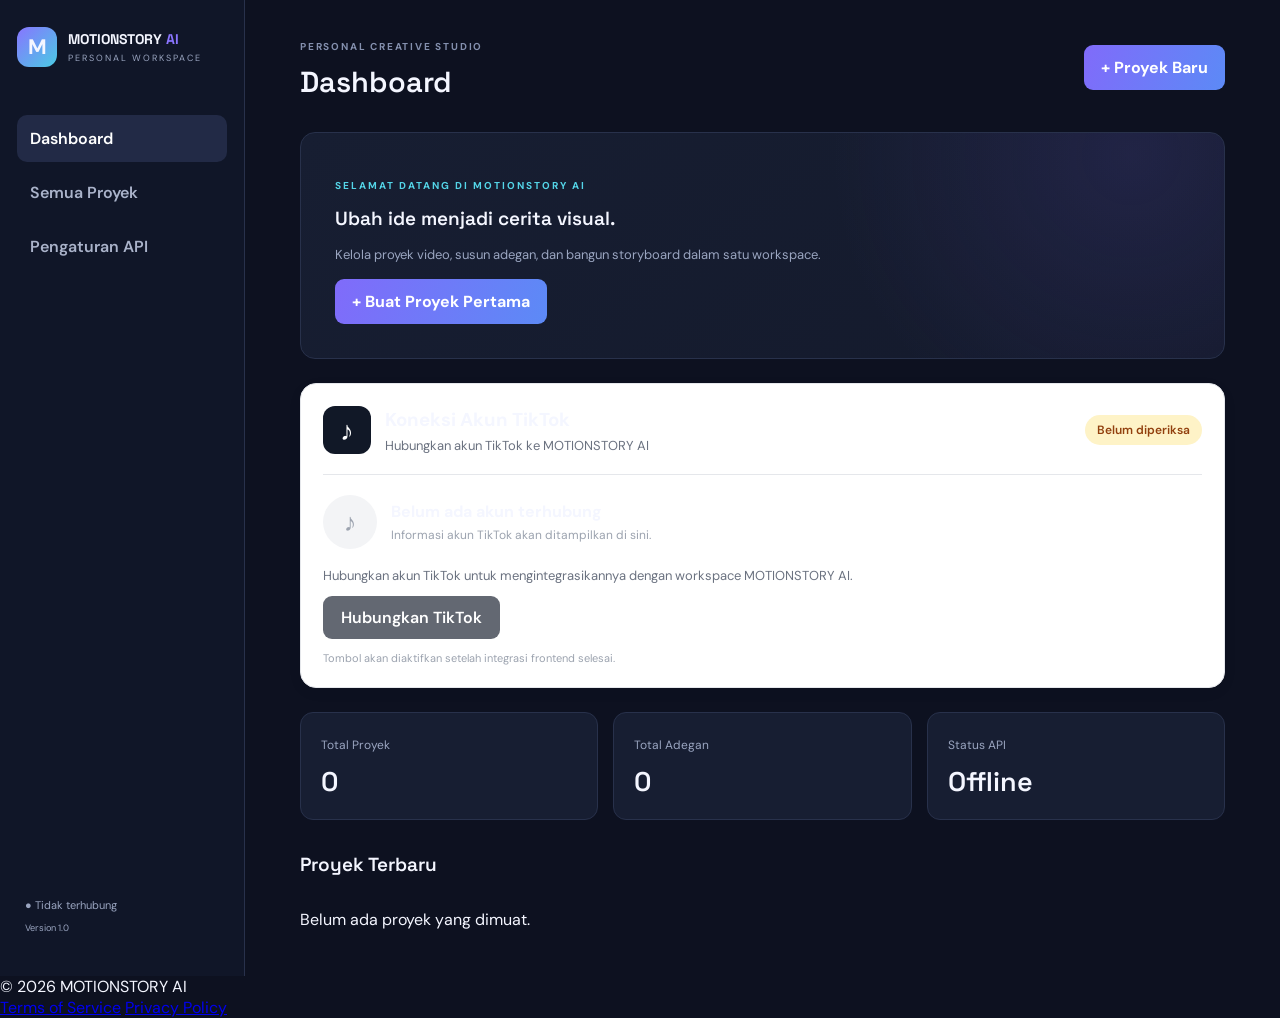
==== studio.html @ e631cdad "Update studio.html" ====
<!DOCTYPE html>
<html lang="id">
<head>
  <meta charset="UTF-8">
  <meta name="viewport" content="width=device-width, initial-scale=1.0">
  <meta name="theme-color" content="#101426">

  <title>MOTIONSTORY AI</title>

  <link rel="stylesheet" href="styles.css">
</head>
<body>

  <div class="app-container">
    <aside class="sidebar">
      <div class="brand">
        <div class="brand-icon">M</div>
        <div>
          <h2>MOTIONSTORY <span>AI</span></h2>
          <small>PERSONAL WORKSPACE</small>
        </div>
      </div>

      <nav>
        <button class="nav-item active" data-page="dashboard">
          Dashboard
        </button>

        <button class="nav-item" data-page="projects">
          Semua Proyek
        </button>

        <button class="nav-item" data-page="settings">
          Pengaturan API
        </button>
      </nav>

      <div class="sidebar-footer">
        <span id="connectionStatus">● Belum terhubung</span>
        <small>Version 1.0</small>
      </div>
    </aside>

    <main class="main-content">

      <header class="topbar">
        <div>
          <p>PERSONAL CREATIVE STUDIO</p>
          <h1 id="pageTitle">Dashboard</h1>
        </div>

        <button id="newProjectBtn">
          + Proyek Baru
        </button>
      </header>

      <!-- DASHBOARD -->
      <section id="dashboardPage" class="page">

        <div class="welcome">
          <p>SELAMAT DATANG DI MOTIONSTORY AI</p>

          <h2>Ubah ide menjadi cerita visual.</h2>

          <p>
            Kelola proyek video, susun adegan, dan bangun
            storyboard dalam satu workspace.
          </p>

          <button id="createFirstProject">
            + Buat Proyek Pertama
          </button>
        </div>

        <!-- TIKTOK CONNECTION -->
        <div class="tiktok-card" style="
          background: #ffffff;
          border: 1px solid #e5e7eb;
          border-radius: 16px;
          padding: 22px;
          margin: 24px 0;
          box-shadow: 0 4px 16px rgba(0,0,0,0.04);
        ">

          <div style="
            display: flex;
            align-items: center;
            justify-content: space-between;
            gap: 16px;
            flex-wrap: wrap;
          ">

            <div style="
              display: flex;
              align-items: center;
              gap: 14px;
            ">

              <div style="
                width: 48px;
                height: 48px;
                border-radius: 12px;
                background: #111827;
                color: white;
                display: flex;
                align-items: center;
                justify-content: center;
                font-size: 27px;
                font-weight: bold;
              ">♪</div>

              <div>
                <h3 style="margin: 0 0 5px;">
                  Koneksi Akun TikTok
                </h3>

                <p style="
                  margin: 0;
                  color: #6b7280;
                  font-size: 13px;
                ">
                  Hubungkan akun TikTok ke MOTIONSTORY AI
                </p>
              </div>

            </div>

            <span id="tiktokStatus" style="
              background: #fef3c7;
              color: #92400e;
              padding: 7px 12px;
              border-radius: 20px;
              font-size: 12px;
              font-weight: 600;
            ">
              Belum diperiksa
            </span>

          </div>

          <div style="
            border-top: 1px solid #e5e7eb;
            margin: 20px 0;
          "></div>

          <div style="
            display: flex;
            align-items: center;
            gap: 14px;
          ">

            <img
              id="tiktokAvatar"
              src=""
              alt="Foto profil TikTok"
              style="
                width: 54px;
                height: 54px;
                border-radius: 50%;
                object-fit: cover;
                display: none;
              "
            >

            <div id="tiktokAvatarPlaceholder" style="
              width: 54px;
              height: 54px;
              border-radius: 50%;
              background: #f3f4f6;
              display: flex;
              align-items: center;
              justify-content: center;
              color: #9ca3af;
              font-size: 25px;
            ">
              ♪
            </div>

            <div style="flex: 1; min-width: 0;">

              <strong id="tiktokDisplayName">
                Belum ada akun terhubung
              </strong>

              <p id="tiktokOpenId" style="
                margin: 5px 0 0;
                color: #9ca3af;
                font-size: 12px;
              ">
                Informasi akun TikTok akan ditampilkan di sini.
              </p>

            </div>

          </div>

          <p id="tiktokMessage" style="
            color: #6b7280;
            font-size: 13px;
            margin: 18px 0 12px;
          ">
            Hubungkan akun TikTok untuk mengintegrasikannya
            dengan workspace MOTIONSTORY AI.
          </p>

          <button
            id="connectTikTokBtn"
            type="button"
            disabled
            style="
              background: #111827;
              color: #ffffff;
              border: none;
              border-radius: 9px;
              padding: 11px 18px;
              font-weight: 600;
              opacity: 0.65;
              cursor: not-allowed;
            "
          >
            Hubungkan TikTok
          </button>

          <p style="
            color: #9ca3af;
            font-size: 11px;
            margin: 12px 0 0;
          ">
            Tombol akan diaktifkan setelah integrasi frontend selesai.
          </p>

        </div>
        <!-- END TIKTOK CONNECTION -->

        <!-- STATISTICS -->
        <div class="stats">

          <div class="stat-card">
            <span>Total Proyek</span>
            <strong id="totalProjects">0</strong>
          </div>

          <div class="stat-card">
            <span>Total Adegan</span>
            <strong id="totalScenes">0</strong>
          </div>

          <div class="stat-card">
            <span>Status API</span>
            <strong id="apiStatus">Offline</strong>
          </div>

        </div>

        <div class="section-heading">
          <h2>Proyek Terbaru</h2>
        </div>

        <div id="recentProjects">
          <p>Belum ada proyek yang dimuat.</p>
        </div>

      </section>

      <!-- ALL PROJECTS -->
      <section id="projectsPage" class="page hidden">

        <h2>Semua Proyek</h2>

        <div id="allProjects">
          <p>Memuat proyek...</p>
        </div>

      </section>

      <!-- API SETTINGS -->
      <section id="settingsPage" class="page hidden">

        <h2>Pengaturan API</h2>

        <label for="apiUrl">API Base URL</label>

        <input
          id="apiUrl"
          type="url"
          value="https://motionstory-api.ane-you1111.workers.dev"
        >

        <label for="apiToken">API Token</label>

        <input
          id="apiToken"
          type="password"
          placeholder="Masukkan API Token"
        >

        <button id="saveSettings">
          Simpan dan Tes Koneksi
        </button>

        <p id="settingsMessage"></p>

      </section>

    </main>
  </div>

  <!-- FOOTER -->
  <footer class="legal-footer">

    <div class="legal-footer-content">

      <span>© 2026 MOTIONSTORY AI</span>

      <div class="legal-links">
        <a href="terms.html">Terms of Service</a>
        <a href="privacy.html">Privacy Policy</a>
      </div>

    </div>

  </footer>

  <!-- EXISTING JAVASCRIPT -->
  <script src="app.js"></script>

</body>
</html>
---- styles.css ----
@import url('https://fonts.googleapis.com/css2?family=DM+Sans:wght@400;500;600;700&family=Space+Grotesk:wght@500;600;700&display=swap');

:root {
  --bg: #0d1120;
  --panel: #171e32;
  --line: #28314b;
  --text: #f4f6ff;
  --muted: #9aa5c0;
  --purple: #8b75ff;
  --cyan: #54d5e8;
}

* {
  box-sizing: border-box;
}

body {
  margin: 0;
  background: var(--bg);
  color: var(--text);
  font-family: 'DM Sans', sans-serif;
}

button, input {
  font: inherit;
}

button {
  cursor: pointer;
}

.app-container {
  min-height: 100vh;
  display: flex;
}

/* SIDEBAR */

.sidebar {
  width: 245px;
  background: #101628;
  border-right: 1px solid var(--line);
  padding: 27px 17px;
  display: flex;
  flex-direction: column;
  flex-shrink: 0;
}

.brand {
  display: flex;
  align-items: center;
  gap: 11px;
  margin-bottom: 48px;
}

.brand-icon {
  width: 40px;
  height: 40px;
  display: grid;
  place-items: center;
  border-radius: 12px;
  background: linear-gradient(135deg, #8875ff, #4acbe4);
  font-size: 21px;
  font-weight: bold;
}

.brand h2 {
  font: 700 14px 'Space Grotesk';
  margin: 0;
}

.brand h2 span {
  color: var(--purple);
}

.brand small {
  display: block;
  font-size: 9px;
  letter-spacing: 2px;
  color: var(--muted);
  margin-top: 4px;
}

nav {
  display: grid;
  gap: 7px;
}

.nav-item {
  background: transparent;
  border: 0;
  color: #aab3ca;
  text-align: left;
  padding: 13px;
  border-radius: 10px;
  font-weight: 600;
}

.nav-item:hover,
.nav-item.active {
  background: #222a46;
  color: white;
}

.sidebar-footer {
  margin-top: auto;
  color: var(--muted);
  font-size: 11px;
  display: grid;
  gap: 10px;
  padding: 15px 8px;
}

/* MAIN CONTENT */

.main-content {
  width: calc(100% - 245px);
  max-width: 1600px;
  margin: auto;
  padding: 30px 4.3%;
}

.topbar {
  display: flex;
  align-items: center;
  justify-content: space-between;
  margin-bottom: 27px;
}

.topbar p {
  font-size: 10px;
  letter-spacing: 1.8px;
  color: #8490ae;
  font-weight: bold;
}

.topbar h1 {
  font: 600 29px 'Space Grotesk';
  margin: 5px 0;
}

.topbar button,
.welcome button,
#saveSettings {
  border: 0;
  border-radius: 9px;
  padding: 12px 17px;
  font-weight: 700;
  color: white;
  background: linear-gradient(110deg, #806bfa, #5c8af6);
}

/* WELCOME */

.welcome {
  padding: 34px;
  border: 1px solid var(--line);
  border-radius: 15px;
  background:
    radial-gradient(circle at 90% 10%, #5145a333, transparent 35%),
    linear-gradient(145deg, #171e32, #141a2c);
}

.welcome > p:first-child {
  color: var(--cyan);
  font-size: 10px;
  letter-spacing: 2px;
  font-weight: bold;
}

.welcome h2 {
  font: 600 28px 'Space Grotesk';
  margin: 12px 0;
}

.welcome p {
  color: var(--muted);
  font-size: 13px;
  line-height: 1.7;
}

/* STATISTICS */

.stats {
  display: grid;
  grid-template-columns: repeat(3, 1fr);
  gap: 15px;
  margin: 20px 0 32px;
}

.stat-card {
  padding: 20px;
  border: 1px solid var(--line);
  border-radius: 13px;
  background: var(--panel);
}

.stat-card span {
  color: var(--muted);
  font-size: 12px;
}

.stat-card strong {
  display: block;
  font: 600 27px 'Space Grotesk';
  margin-top: 10px;
}

.section-heading {
  margin-bottom: 16px;
}

.section-heading h2,
.page h2 {
  font: 600 19px 'Space Grotesk';
}

/* PROJECTS */

#recentProjects,
#allProjects {
  display: grid;
  grid-template-columns: repeat(3, minmax(0, 1fr));
  gap: 14px;
}

.project-card {
  background: var(--panel);
  border: 1px solid var(--line);
  border-radius: 14px;
  padding: 20px;
  cursor: pointer;
  transition: 0.2s;
}

.project-card:hover {
  transform: translateY(-3px);
  border-color: var(--purple);
}

.project-card h3 {
  font: 600 15px 'Space Grotesk';
}

.project-card p {
  font-size: 12px;
  color: var(--muted);
  line-height: 1.6;
}

/* SETTINGS */

#settingsPage label {
  display: block;
  font-size: 12px;
  margin: 20px 0 8px;
  color: var(--muted);
}

#settingsPage input {
  display: block;
  width: 100%;
  max-width: 600px;
  padding: 12px;
  border-radius: 8px;
  border: 1px solid var(--line);
  background: #101628;
  color: white;
}

#saveSettings {
  margin-top: 20px;
}

#settingsMessage {
  font-size: 12px;
  color: #54d6a0;
}

/* UTILITIES */

.hidden {
  display: none !important;
}

.page {
  animation: fadeIn 0.25s ease;
}

@keyframes fadeIn {
  from {
    opacity: 0;
    transform: translateY(5px);
  }
  to {
    opacity: 1;
    transform: translateY(0);
  }
}

/* MOBILE RESPONSIVE */

@media (max-width: 850px) {
  .sidebar {
    width: 205px;
  }

  .main-content {
    width: calc(100% - 205px);
  }

  #recentProjects,
  #allProjects {
    grid-template-columns: repeat(2, 1fr);
  }
}

@media (max-width: 600px) {
  .app-container {
    display: block;
  }

  .sidebar {
    width: 100%;
    padding: 15px;
  }

  .brand {
    margin-bottom: 15px;
  }

  nav {
    display: flex;
    flex-wrap: wrap;
  }

  .nav-item {
    padding: 10px;
    font-size: 11px;
  }

  .sidebar-footer {
    display: none;
  }

  .main-content {
    width: 100%;
    padding: 22px 16px;
  }

  .topbar h1 {
    font-size: 23px;
  }

  .welcome {
    padding: 22px;
  }

  .welcome h2 {
    font-size: 22px;
  }

  .stats {
    gap: 8px;
  }

  .stat-card {
    padding: 12px;
  }

  .stat-card strong {
    font-size: 21px;
  }

  #recentProjects,
  #allProjects {
    grid-template-columns: 1fr;
  }
}
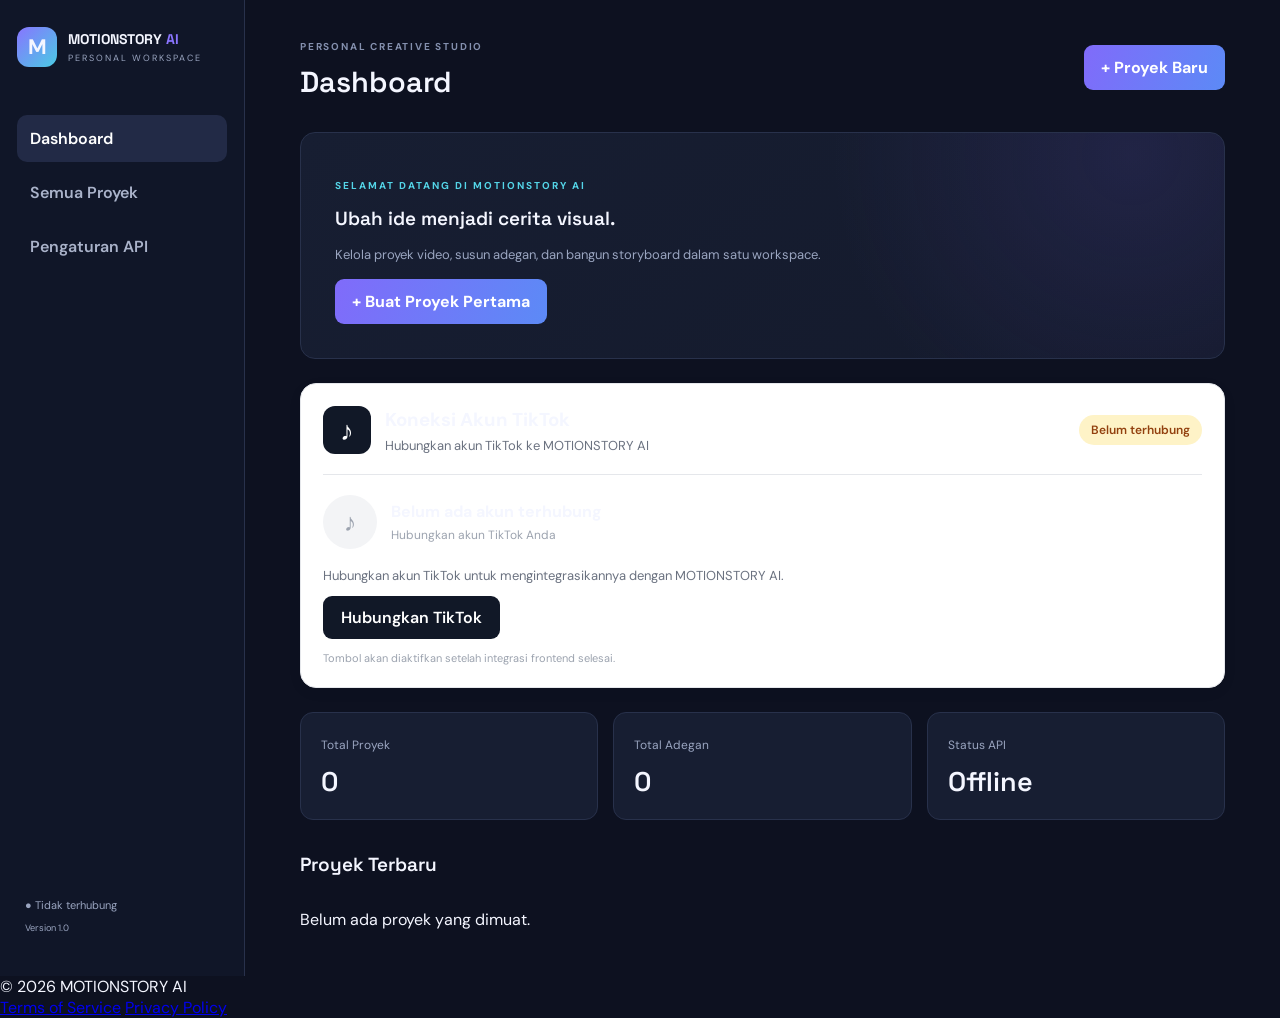
==== commit 17452dd2: "Update studio.html" ====
--- a/studio.html
+++ b/studio.html
@@ -323,7 +323,7 @@
   </footer>
 
   <!-- EXISTING JAVASCRIPT -->
-  <script src="app.js"></script>
+  <script src="app.js?v=20261121-2"></script>
 
 </body>
 </html>
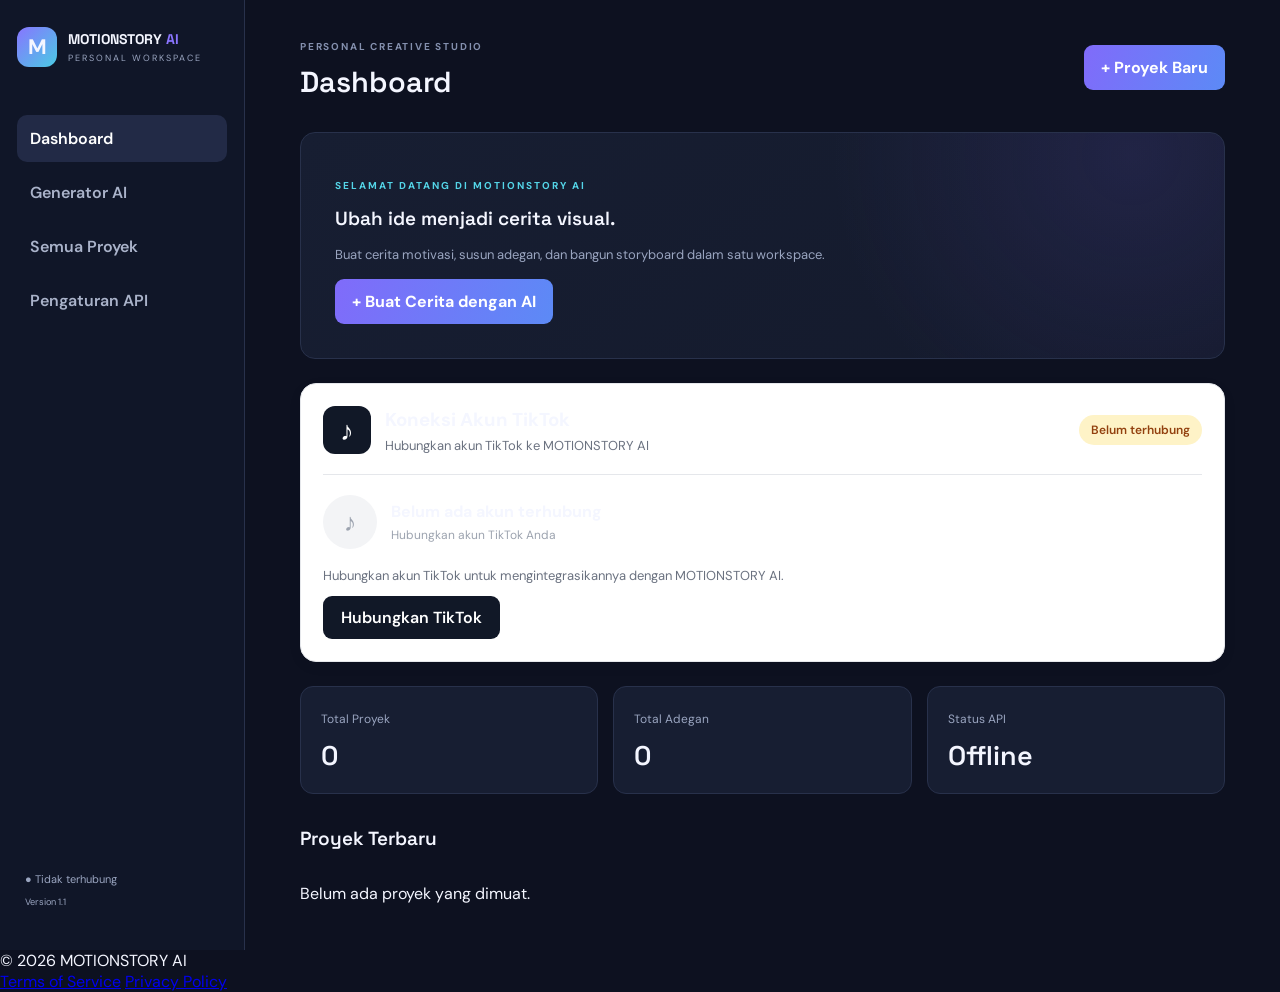
==== commit 1907e4b3: "Update studio.html with new features and fixes" ====
--- a/studio.html
+++ b/studio.html
@@ -1,17 +1,13 @@
-
 <!DOCTYPE html>
 <html lang="id">
 <head>
   <meta charset="UTF-8">
   <meta name="viewport" content="width=device-width, initial-scale=1.0">
   <meta name="theme-color" content="#101426">
-
   <title>MOTIONSTORY AI</title>
-
   <link rel="stylesheet" href="styles.css">
 </head>
 <body>
-
   <div class="app-container">
     <aside class="sidebar">
       <div class="brand">
@@ -23,307 +19,179 @@
       </div>
 
       <nav>
-        <button class="nav-item active" data-page="dashboard">
-          Dashboard
-        </button>
-
-        <button class="nav-item" data-page="projects">
-          Semua Proyek
-        </button>
-
-        <button class="nav-item" data-page="settings">
-          Pengaturan API
-        </button>
+        <button class="nav-item active" data-page="dashboard">Dashboard</button>
+        <button class="nav-item" data-page="generator">Generator AI</button>
+        <button class="nav-item" data-page="projects">Semua Proyek</button>
+        <button class="nav-item" data-page="settings">Pengaturan API</button>
       </nav>
 
       <div class="sidebar-footer">
         <span id="connectionStatus">● Belum terhubung</span>
-        <small>Version 1.0</small>
+        <small>Version 1.1</small>
       </div>
     </aside>
 
     <main class="main-content">
-
       <header class="topbar">
         <div>
           <p>PERSONAL CREATIVE STUDIO</p>
           <h1 id="pageTitle">Dashboard</h1>
         </div>
-
-        <button id="newProjectBtn">
-          + Proyek Baru
-        </button>
+        <button id="newProjectBtn">+ Proyek Baru</button>
       </header>
 
       <!-- DASHBOARD -->
       <section id="dashboardPage" class="page">
-
         <div class="welcome">
           <p>SELAMAT DATANG DI MOTIONSTORY AI</p>
-
           <h2>Ubah ide menjadi cerita visual.</h2>
-
           <p>
-            Kelola proyek video, susun adegan, dan bangun
-            storyboard dalam satu workspace.
+            Buat cerita motivasi, susun adegan, dan bangun storyboard
+            dalam satu workspace.
           </p>
-
-          <button id="createFirstProject">
-            + Buat Proyek Pertama
-          </button>
+          <button id="createFirstProject">+ Buat Cerita dengan AI</button>
         </div>
 
-        <!-- TIKTOK CONNECTION -->
+        <!-- TIKTOK -->
         <div class="tiktok-card" style="
-          background: #ffffff;
-          border: 1px solid #e5e7eb;
-          border-radius: 16px;
-          padding: 22px;
-          margin: 24px 0;
-          box-shadow: 0 4px 16px rgba(0,0,0,0.04);
+          background:#fff;border:1px solid #e5e7eb;border-radius:16px;
+          padding:22px;margin:24px 0;box-shadow:0 4px 16px rgba(0,0,0,.04);
         ">
-
-          <div style="
-            display: flex;
-            align-items: center;
-            justify-content: space-between;
-            gap: 16px;
-            flex-wrap: wrap;
-          ">
-
-            <div style="
-              display: flex;
-              align-items: center;
-              gap: 14px;
-            ">
-
+          <div style="display:flex;align-items:center;justify-content:space-between;gap:16px;flex-wrap:wrap">
+            <div style="display:flex;align-items:center;gap:14px">
               <div style="
-                width: 48px;
-                height: 48px;
-                border-radius: 12px;
-                background: #111827;
-                color: white;
-                display: flex;
-                align-items: center;
-                justify-content: center;
-                font-size: 27px;
-                font-weight: bold;
+                width:48px;height:48px;border-radius:12px;background:#111827;
+                color:white;display:flex;align-items:center;justify-content:center;
+                font-size:27px;font-weight:bold
               ">♪</div>
-
               <div>
-                <h3 style="margin: 0 0 5px;">
-                  Koneksi Akun TikTok
-                </h3>
-
-                <p style="
-                  margin: 0;
-                  color: #6b7280;
-                  font-size: 13px;
-                ">
+                <h3 style="margin:0 0 5px">Koneksi Akun TikTok</h3>
+                <p style="margin:0;color:#6b7280;font-size:13px">
                   Hubungkan akun TikTok ke MOTIONSTORY AI
                 </p>
               </div>
-
             </div>
-
             <span id="tiktokStatus" style="
-              background: #fef3c7;
-              color: #92400e;
-              padding: 7px 12px;
-              border-radius: 20px;
-              font-size: 12px;
-              font-weight: 600;
-            ">
-              Belum diperiksa
-            </span>
-
+              background:#fef3c7;color:#92400e;padding:7px 12px;
+              border-radius:20px;font-size:12px;font-weight:600
+            ">Belum diperiksa</span>
           </div>
 
-          <div style="
-            border-top: 1px solid #e5e7eb;
-            margin: 20px 0;
-          "></div>
+          <div style="border-top:1px solid #e5e7eb;margin:20px 0"></div>
 
-          <div style="
-            display: flex;
-            align-items: center;
-            gap: 14px;
-          ">
-
-            <img
-              id="tiktokAvatar"
-              src=""
-              alt="Foto profil TikTok"
-              style="
-                width: 54px;
-                height: 54px;
-                border-radius: 50%;
-                object-fit: cover;
-                display: none;
-              "
-            >
-
+          <div style="display:flex;align-items:center;gap:14px">
+            <img id="tiktokAvatar" src="" alt="Foto profil TikTok"
+              style="width:54px;height:54px;border-radius:50%;object-fit:cover;display:none">
             <div id="tiktokAvatarPlaceholder" style="
-              width: 54px;
-              height: 54px;
-              border-radius: 50%;
-              background: #f3f4f6;
-              display: flex;
-              align-items: center;
-              justify-content: center;
-              color: #9ca3af;
-              font-size: 25px;
-            ">
-              ♪
-            </div>
-
-            <div style="flex: 1; min-width: 0;">
-
-              <strong id="tiktokDisplayName">
-                Belum ada akun terhubung
-              </strong>
-
-              <p id="tiktokOpenId" style="
-                margin: 5px 0 0;
-                color: #9ca3af;
-                font-size: 12px;
-              ">
+              width:54px;height:54px;border-radius:50%;background:#f3f4f6;
+              display:flex;align-items:center;justify-content:center;
+              color:#9ca3af;font-size:25px
+            ">♪</div>
+            <div style="flex:1;min-width:0">
+              <strong id="tiktokDisplayName">Belum ada akun terhubung</strong>
+              <p id="tiktokOpenId" style="margin:5px 0 0;color:#9ca3af;font-size:12px">
                 Informasi akun TikTok akan ditampilkan di sini.
               </p>
-
             </div>
-
           </div>
 
-          <p id="tiktokMessage" style="
-            color: #6b7280;
-            font-size: 13px;
-            margin: 18px 0 12px;
-          ">
-            Hubungkan akun TikTok untuk mengintegrasikannya
-            dengan workspace MOTIONSTORY AI.
+          <p id="tiktokMessage" style="color:#6b7280;font-size:13px;margin:18px 0 12px">
+            Hubungkan akun TikTok untuk mengintegrasikannya dengan workspace.
           </p>
 
-          <button
-            id="connectTikTokBtn"
-            type="button"
-            disabled
-            style="
-              background: #111827;
-              color: #ffffff;
-              border: none;
-              border-radius: 9px;
-              padding: 11px 18px;
-              font-weight: 600;
-              opacity: 0.65;
-              cursor: not-allowed;
-            "
-          >
-            Hubungkan TikTok
-          </button>
+          <button id="connectTikTokBtn" type="button" disabled style="
+            background:#111827;color:#fff;border:0;border-radius:9px;
+            padding:11px 18px;font-weight:600;opacity:.65;cursor:not-allowed
+          ">Hubungkan TikTok</button>
+        </div>
 
-          <p style="
-            color: #9ca3af;
-            font-size: 11px;
-            margin: 12px 0 0;
-          ">
-            Tombol akan diaktifkan setelah integrasi frontend selesai.
-          </p>
-
-        </div>
-        <!-- END TIKTOK CONNECTION -->
-
-        <!-- STATISTICS -->
         <div class="stats">
-
           <div class="stat-card">
             <span>Total Proyek</span>
             <strong id="totalProjects">0</strong>
           </div>
-
           <div class="stat-card">
             <span>Total Adegan</span>
             <strong id="totalScenes">0</strong>
           </div>
-
           <div class="stat-card">
             <span>Status API</span>
             <strong id="apiStatus">Offline</strong>
           </div>
-
         </div>
 
-        <div class="section-heading">
-          <h2>Proyek Terbaru</h2>
+        <div class="section-heading"><h2>Proyek Terbaru</h2></div>
+        <div id="recentProjects"><p>Belum ada proyek yang dimuat.</p></div>
+      </section>
+
+      <!-- GENERATOR AI -->
+      <section id="generatorPage" class="page hidden">
+        <h2>Buat Cerita Motivasi dengan AI</h2>
+        <p>
+          Masukkan tema cerita. AI akan membuat naskah berbahasa Indonesia
+          dan membaginya menjadi beberapa adegan.
+        </p>
+
+        <div class="generator-card" style="
+          background:#fff;border:1px solid #e5e7eb;border-radius:16px;
+          padding:22px;margin:20px 0
+        ">
+          <label for="storyTopic"><strong>Tema atau ide cerita</strong></label>
+          <textarea id="storyTopic" rows="4"
+            placeholder="Contoh: Seseorang yang selalu diremehkan, tetapi tidak menyerah mengejar impiannya."
+            style="width:100%;box-sizing:border-box;margin:10px 0 18px;padding:12px;border:1px solid #d1d5db;border-radius:9px"></textarea>
+
+          <label for="storyDuration"><strong>Durasi video</strong></label>
+          <select id="storyDuration"
+            style="display:block;width:100%;margin:10px 0 18px;padding:12px;border:1px solid #d1d5db;border-radius:9px">
+            <option value="30">30 detik</option>
+            <option value="60" selected>60 detik</option>
+            <option value="90">90 detik</option>
+            <option value="120">120 detik</option>
+            <option value="180">180 detik</option>
+            <option value="240">240 detik</option>
+          </select>
+
+          <button id="generateStoryBtn" type="button">✨ Buat Cerita dengan AI</button>
+          <p id="generatorMessage" role="status" aria-live="polite"></p>
         </div>
 
-        <div id="recentProjects">
-          <p>Belum ada proyek yang dimuat.</p>
-        </div>
-
+        <div id="generatedResult" style="margin-top:24px"></div>
       </section>
 
-      <!-- ALL PROJECTS -->
+      <!-- PROJECTS -->
       <section id="projectsPage" class="page hidden">
-
         <h2>Semua Proyek</h2>
-
-        <div id="allProjects">
-          <p>Memuat proyek...</p>
-        </div>
-
+        <div id="allProjects"><p>Memuat proyek...</p></div>
       </section>
 
-      <!-- API SETTINGS -->
+      <!-- SETTINGS -->
       <section id="settingsPage" class="page hidden">
-
         <h2>Pengaturan API</h2>
 
         <label for="apiUrl">API Base URL</label>
-
-        <input
-          id="apiUrl"
-          type="url"
-          value="https://motionstory-api.ane-you1111.workers.dev"
-        >
+        <input id="apiUrl" type="url"
+          value="https://motionstory-api.ane-you1111.workers.dev">
 
         <label for="apiToken">API Token</label>
+        <input id="apiToken" type="password" placeholder="Masukkan API Token">
 
-        <input
-          id="apiToken"
-          type="password"
-          placeholder="Masukkan API Token"
-        >
-
-        <button id="saveSettings">
-          Simpan dan Tes Koneksi
-        </button>
-
+        <button id="saveSettings">Simpan dan Tes Koneksi</button>
         <p id="settingsMessage"></p>
-
       </section>
-
     </main>
   </div>
 
-  <!-- FOOTER -->
   <footer class="legal-footer">
-
     <div class="legal-footer-content">
-
       <span>© 2026 MOTIONSTORY AI</span>
-
       <div class="legal-links">
         <a href="terms.html">Terms of Service</a>
         <a href="privacy.html">Privacy Policy</a>
       </div>
-
     </div>
-
   </footer>
 
-  <!-- EXISTING JAVASCRIPT -->
-  <script src="app.js?v=20261121-2"></script>
-
+  <script src="app.js?v=20261121-3"></script>
 </body>
 </html>
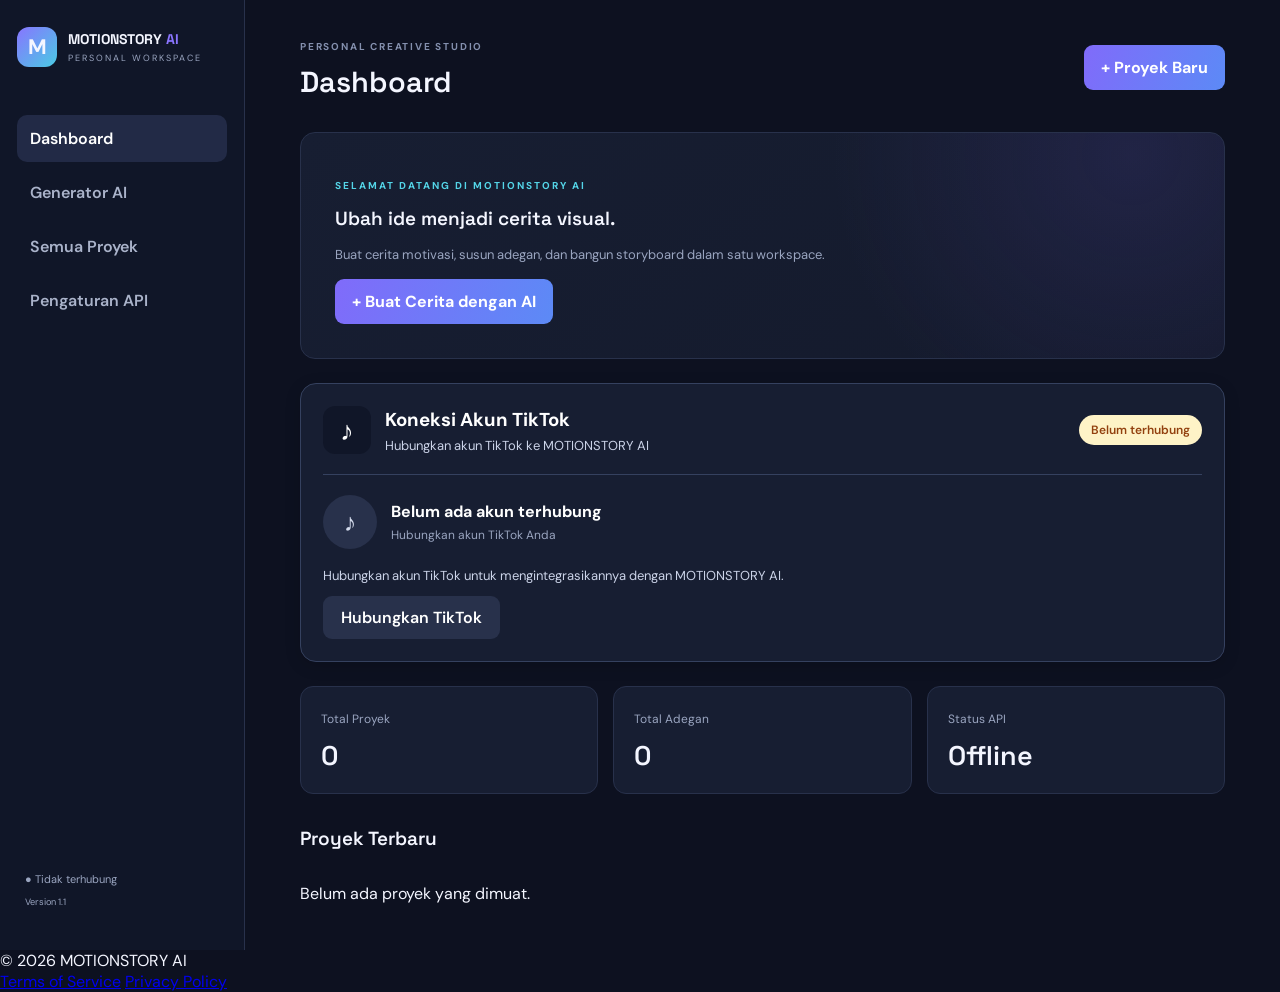
==== commit 9f068977: "Update studio.html" ====
--- a/studio.html
+++ b/studio.html
@@ -1,3 +1,4 @@
+
 <!DOCTYPE html>
 <html lang="id">
 <head>
@@ -54,53 +55,58 @@
 
         <!-- TIKTOK -->
         <div class="tiktok-card" style="
-          background:#fff;border:1px solid #e5e7eb;border-radius:16px;
-          padding:22px;margin:24px 0;box-shadow:0 4px 16px rgba(0,0,0,.04);
+          background:#171e32;
+          color:#f4f6ff;
+          border:1px solid #35415f;
+          border-radius:16px;
+          padding:22px;
+          margin:24px 0;
+          box-shadow:0 4px 16px rgba(0,0,0,.15);
         ">
           <div style="display:flex;align-items:center;justify-content:space-between;gap:16px;flex-wrap:wrap">
             <div style="display:flex;align-items:center;gap:14px">
               <div style="
-                width:48px;height:48px;border-radius:12px;background:#111827;
+                width:48px;height:48px;border-radius:12px;background:#101628;
                 color:white;display:flex;align-items:center;justify-content:center;
                 font-size:27px;font-weight:bold
               ">♪</div>
               <div>
-                <h3 style="margin:0 0 5px">Koneksi Akun TikTok</h3>
-                <p style="margin:0;color:#6b7280;font-size:13px">
+                <h3 style="margin:0 0 5px;color:#ffffff">Koneksi Akun TikTok</h3>
+                <p style="margin:0;color:#cbd3e8;font-size:13px">
                   Hubungkan akun TikTok ke MOTIONSTORY AI
                 </p>
               </div>
             </div>
             <span id="tiktokStatus" style="
-              background:#fef3c7;color:#92400e;padding:7px 12px;
+              background:#3b3420;color:#fcd978;padding:7px 12px;
               border-radius:20px;font-size:12px;font-weight:600
             ">Belum diperiksa</span>
           </div>
 
-          <div style="border-top:1px solid #e5e7eb;margin:20px 0"></div>
+          <div style="border-top:1px solid #35415f;margin:20px 0"></div>
 
           <div style="display:flex;align-items:center;gap:14px">
             <img id="tiktokAvatar" src="" alt="Foto profil TikTok"
               style="width:54px;height:54px;border-radius:50%;object-fit:cover;display:none">
             <div id="tiktokAvatarPlaceholder" style="
-              width:54px;height:54px;border-radius:50%;background:#f3f4f6;
+              width:54px;height:54px;border-radius:50%;background:#28314b;
               display:flex;align-items:center;justify-content:center;
-              color:#9ca3af;font-size:25px
+              color:#d5dced;font-size:25px
             ">♪</div>
             <div style="flex:1;min-width:0">
-              <strong id="tiktokDisplayName">Belum ada akun terhubung</strong>
-              <p id="tiktokOpenId" style="margin:5px 0 0;color:#9ca3af;font-size:12px">
+              <strong id="tiktokDisplayName" style="color:#ffffff">Belum ada akun terhubung</strong>
+              <p id="tiktokOpenId" style="margin:5px 0 0;color:#9aa5c0;font-size:12px">
                 Informasi akun TikTok akan ditampilkan di sini.
               </p>
             </div>
           </div>
 
-          <p id="tiktokMessage" style="color:#6b7280;font-size:13px;margin:18px 0 12px">
+          <p id="tiktokMessage" style="color:#cbd3e8;font-size:13px;margin:18px 0 12px">
             Hubungkan akun TikTok untuk mengintegrasikannya dengan workspace.
           </p>
 
           <button id="connectTikTokBtn" type="button" disabled style="
-            background:#111827;color:#fff;border:0;border-radius:9px;
+            background:#28314b;color:#fff;border:0;border-radius:9px;
             padding:11px 18px;font-weight:600;opacity:.65;cursor:not-allowed
           ">Hubungkan TikTok</button>
         </div>
@@ -133,17 +139,30 @@
         </p>
 
         <div class="generator-card" style="
-          background:#fff;border:1px solid #e5e7eb;border-radius:16px;
-          padding:22px;margin:20px 0
+          background:#171e32;
+          color:#f4f6ff;
+          border:1px solid #35415f;
+          border-radius:16px;
+          padding:22px;
+          margin:20px 0;
+          box-shadow:0 4px 16px rgba(0,0,0,.15);
         ">
           <label for="storyTopic"><strong>Tema atau ide cerita</strong></label>
           <textarea id="storyTopic" rows="4"
             placeholder="Contoh: Seseorang yang selalu diremehkan, tetapi tidak menyerah mengejar impiannya."
-            style="width:100%;box-sizing:border-box;margin:10px 0 18px;padding:12px;border:1px solid #d1d5db;border-radius:9px"></textarea>
+            style="
+              width:100%;box-sizing:border-box;margin:10px 0 18px;
+              padding:12px;border:1px solid #35415f;border-radius:9px;
+              background:#101628;color:#ffffff;font-family:inherit;
+            "></textarea>
 
           <label for="storyDuration"><strong>Durasi video</strong></label>
           <select id="storyDuration"
-            style="display:block;width:100%;margin:10px 0 18px;padding:12px;border:1px solid #d1d5db;border-radius:9px">
+            style="
+              display:block;width:100%;margin:10px 0 18px;
+              padding:12px;border:1px solid #35415f;border-radius:9px;
+              background:#101628;color:#ffffff;
+            ">
             <option value="30">30 detik</option>
             <option value="60" selected>60 detik</option>
             <option value="90">90 detik</option>
@@ -192,6 +211,6 @@
     </div>
   </footer>
 
-  <script src="app.js?v=20261121-3"></script>
+  <script src="app.js?v=20261122-1"></script>
 </body>
 </html>
--- a/styles.css
+++ b/styles.css
@@ -377,4 +377,142 @@
   #allProjects {
     grid-template-columns: 1fr;
   }
-}
+  /* =================================
+   GENERATOR AI - FORM TEMA CERITA
+================================= */
+
+#generatorPage {
+  color: #f4f6ff !important;
+}
+
+#generatorPage h1,
+#generatorPage h2,
+#generatorPage h3 {
+  color: #ffffff !important;
+}
+
+#generatorPage p {
+  color: #cbd3e8;
+  line-height: 1.7;
+}
+
+/* Panel Generator */
+
+#generatorPage .generator-card,
+#generatorPage .form-card,
+#generatorPage .card,
+#generatorPage form {
+  background: #171e32 !important;
+  color: #f4f6ff !important;
+  border: 1px solid #35415f !important;
+  border-radius: 15px;
+  padding: 22px;
+}
+
+/* Label */
+
+#generatorPage label {
+  display: block;
+  color: #54d5e8 !important;
+  font-weight: 600;
+  font-size: 13px;
+  margin: 18px 0 9px;
+}
+
+/* Input Tema */
+
+#storyTopic {
+  width: 100%;
+  min-height: 120px;
+  padding: 15px;
+  background: #101628 !important;
+  color: #ffffff !important;
+  border: 1px solid #35415f !important;
+  border-radius: 10px;
+  font-family: 'DM Sans', sans-serif;
+  line-height: 1.7;
+}
+
+/* Pilihan Durasi */
+
+#storyDuration {
+  width: 100%;
+  padding: 13px 15px;
+  background: #101628 !important;
+  color: #ffffff !important;
+  border: 1px solid #35415f !important;
+  border-radius: 9px;
+}
+
+/* Warna pilihan dropdown */
+
+#storyDuration option {
+  background: #101628 !important;
+  color: #ffffff !important;
+}
+
+/* Fokus Input */
+
+#storyTopic:focus,
+#storyDuration:focus {
+  outline: none;
+  border-color: #8b75ff !important;
+  box-shadow: 0 0 0 3px #8b75ff22;
+}
+
+/* Tombol Buat Cerita */
+
+#generateStoryBtn {
+  display: inline-block;
+  margin-top: 20px;
+  padding: 14px 22px;
+  background: linear-gradient(110deg, #806bfa, #5c8af6) !important;
+  color: #ffffff !important;
+  border: none;
+  border-radius: 10px;
+  font-weight: 700;
+  cursor: pointer;
+  transition: 0.2s;
+}
+
+#generateStoryBtn:hover {
+  filter: brightness(1.15);
+  transform: translateY(-2px);
+}
+
+/* Pesan Berhasil / Error */
+
+#generatorMessage {
+  margin-top: 18px;
+  padding: 13px 16px;
+  background: #12352f !important;
+  color: #70e6b5 !important;
+  border: 1px solid #246b55 !important;
+  border-radius: 9px;
+  font-size: 13px;
+  line-height: 1.6;
+}
+
+/* Placeholder */
+
+#storyTopic::placeholder {
+  color: #8994ad !important;
+}
+
+/* Mobile */
+
+@media (max-width: 600px) {
+  #generatorPage .generator-card,
+  #generatorPage .form-card,
+  #generatorPage .card,
+  #generatorPage form {
+    padding: 16px;
+  }
+
+  #generateStoryBtn {
+    width: 100%;
+  }
+}
+
+}
+
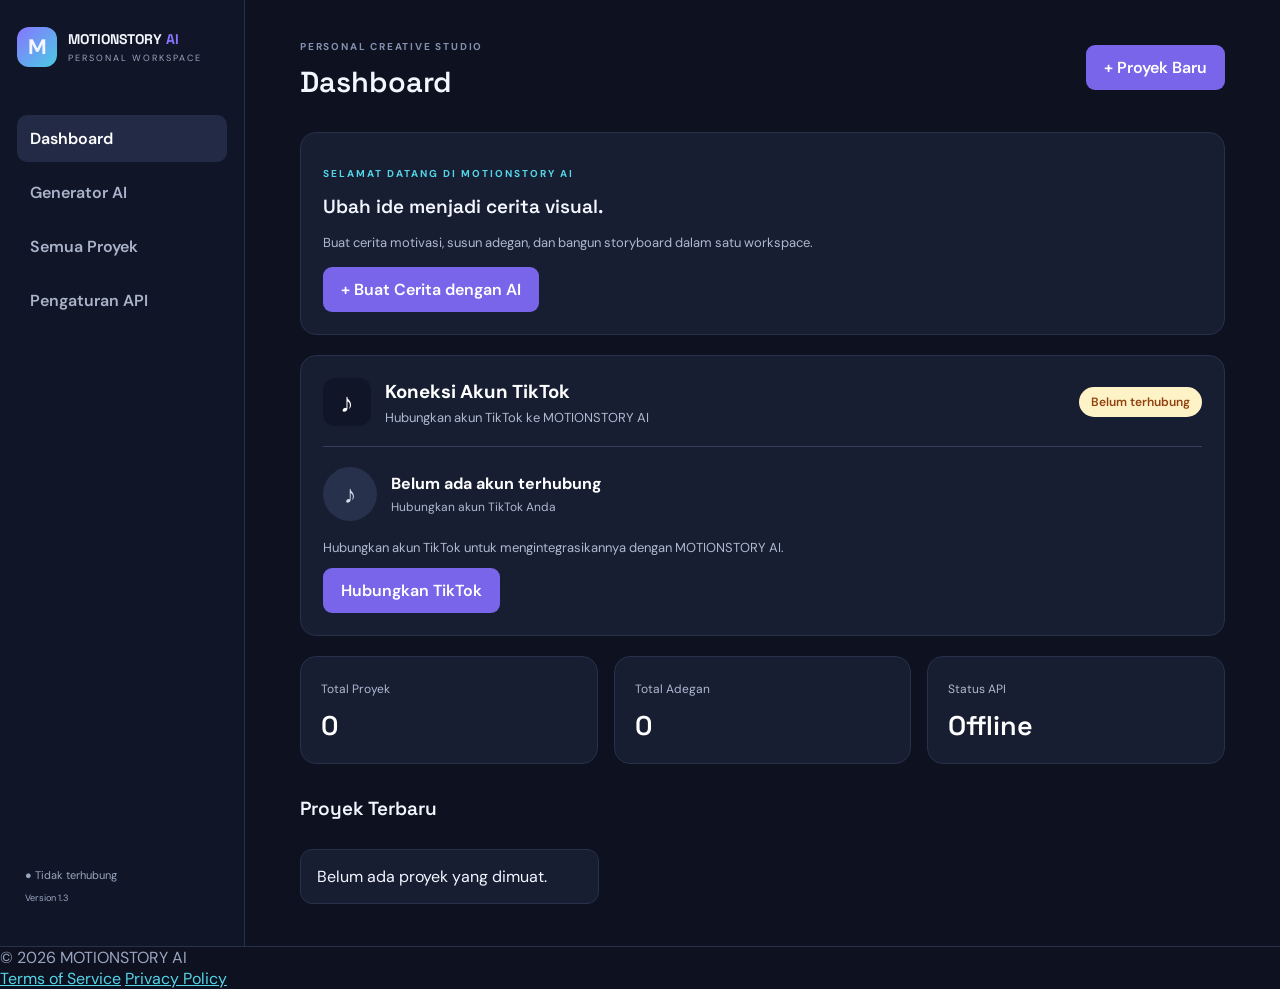
==== commit 67492616: "Refactor studio.html for improved styling and layout Updated theme color and added description meta " ====
--- a/studio.html
+++ b/studio.html
@@ -4,12 +4,241 @@
 <head>
   <meta charset="UTF-8">
   <meta name="viewport" content="width=device-width, initial-scale=1.0">
-  <meta name="theme-color" content="#101426">
+  <meta name="theme-color" content="#0d1120">
+  <meta name="description" content="MOTIONSTORY AI - Personal Creative Studio">
   <title>MOTIONSTORY AI</title>
-  <link rel="stylesheet" href="styles.css">
+  <link rel="stylesheet" href="styles.css?v=20261122-2">
+
+  <style>
+    :root {
+      color-scheme: dark;
+    }
+
+    body {
+      background: #0d1120;
+      color: #f4f6ff;
+    }
+
+    .app-container {
+      background: #0d1120;
+    }
+
+    .main-content {
+      color: #f4f6ff;
+    }
+
+    .page h2,
+    .page h3,
+    .page label,
+    .page strong {
+      color: #f4f6ff;
+    }
+
+    .page p {
+      color: #aeb9d2;
+    }
+
+    .welcome,
+    .stat-card,
+    .tiktok-card,
+    .generator-card,
+    #settingsPage,
+    #projectsPage,
+    #generatedResult {
+      background: #171e32;
+      color: #f4f6ff;
+      border: 1px solid #28314b;
+      border-radius: 16px;
+    }
+
+    .welcome,
+    .tiktok-card,
+    .generator-card {
+      padding: 22px;
+      margin: 20px 0;
+    }
+
+    .generator-card label {
+      display: block;
+      margin-bottom: 8px;
+      color: #f4f6ff;
+    }
+
+    .generator-card textarea,
+    .generator-card select,
+    #settingsPage input {
+      display: block;
+      width: 100%;
+      box-sizing: border-box;
+      margin: 10px 0 18px;
+      padding: 13px;
+      border: 1px solid #394563;
+      border-radius: 9px;
+      background: #0d1120;
+      color: #ffffff;
+      font-family: inherit;
+      font-size: 14px;
+    }
+
+    .generator-card textarea {
+      resize: vertical;
+      min-height: 110px;
+    }
+
+    .generator-card textarea::placeholder,
+    #settingsPage input::placeholder {
+      color: #8290ad;
+    }
+
+    .generator-card select option {
+      background: #171e32;
+      color: #ffffff;
+    }
+
+    .generator-card button,
+    #settingsPage button,
+    #createFirstProject,
+    #newProjectBtn,
+    #connectTikTokBtn {
+      background: #7865e9;
+      color: #ffffff;
+      border: 0;
+      border-radius: 9px;
+      padding: 12px 18px;
+      font-weight: 600;
+      cursor: pointer;
+    }
+
+    .generator-card button:hover,
+    #settingsPage button:hover,
+    #createFirstProject:hover,
+    #newProjectBtn:hover {
+      background: #8d7bff;
+    }
+
+    #generatorMessage,
+    #settingsMessage {
+      color: #54d5e8;
+      margin-top: 14px;
+    }
+
+    #generatedResult {
+      padding: 20px;
+      margin-top: 24px;
+      overflow-wrap: anywhere;
+    }
+
+    #generatedResult h2,
+    #generatedResult h3,
+    #generatedResult strong {
+      color: #ffffff;
+    }
+
+    #generatedResult p,
+    #generatedResult label {
+      color: #cbd3e8;
+    }
+
+    #generatedResult article,
+    #generatedResult .scene-card {
+      background: #10182b !important;
+      color: #f4f6ff !important;
+      border: 1px solid #35415f !important;
+      border-radius: 12px;
+      padding: 16px;
+      margin: 14px 0;
+    }
+
+    #generatedResult article *,
+    #generatedResult .scene-card * {
+      color: #e5eaf6;
+    }
+
+    #settingsPage {
+      padding: 22px;
+      margin-top: 20px;
+    }
+
+    #settingsPage label {
+      display: block;
+      margin-top: 16px;
+    }
+
+    .tiktok-card h3,
+    .tiktok-card strong {
+      color: #ffffff;
+    }
+
+    .stats {
+      gap: 16px;
+    }
+
+    .stat-card {
+      padding: 20px;
+    }
+
+    .stat-card span {
+      color: #aeb9d2;
+    }
+
+    .stat-card strong {
+      color: #ffffff;
+    }
+
+    #recentProjects,
+    #allProjects {
+      color: #f4f6ff;
+    }
+
+    #recentProjects > *,
+    #allProjects > * {
+      background: #171e32;
+      color: #f4f6ff;
+      border: 1px solid #28314b;
+      border-radius: 12px;
+      padding: 16px;
+      margin: 12px 0;
+    }
+
+    .legal-footer {
+      background: #0d1120;
+      color: #9aa5c0;
+      border-top: 1px solid #28314b;
+    }
+
+    .legal-footer a {
+      color: #54d5e8;
+    }
+
+    input,
+    textarea,
+    select {
+      color-scheme: dark;
+    }
+
+    button:disabled {
+      opacity: .6;
+      cursor: not-allowed;
+    }
+
+    @media (max-width: 700px) {
+      .welcome,
+      .generator-card,
+      .tiktok-card,
+      #settingsPage {
+        padding: 16px;
+      }
+
+      .generator-card button {
+        width: 100%;
+      }
+    }
+  </style>
 </head>
+
 <body>
   <div class="app-container">
+
     <aside class="sidebar">
       <div class="brand">
         <div class="brand-icon">M</div>
@@ -28,11 +257,12 @@
 
       <div class="sidebar-footer">
         <span id="connectionStatus">● Belum terhubung</span>
-        <small>Version 1.1</small>
+        <small>Version 1.3</small>
       </div>
     </aside>
 
     <main class="main-content">
+
       <header class="topbar">
         <div>
           <p>PERSONAL CREATIVE STUDIO</p>
@@ -43,6 +273,7 @@
 
       <!-- DASHBOARD -->
       <section id="dashboardPage" class="page">
+
         <div class="welcome">
           <p>SELAMAT DATANG DI MOTIONSTORY AI</p>
           <h2>Ubah ide menjadi cerita visual.</h2>
@@ -54,33 +285,23 @@
         </div>
 
         <!-- TIKTOK -->
-        <div class="tiktok-card" style="
-          background:#171e32;
-          color:#f4f6ff;
-          border:1px solid #35415f;
-          border-radius:16px;
-          padding:22px;
-          margin:24px 0;
-          box-shadow:0 4px 16px rgba(0,0,0,.15);
-        ">
+        <div class="tiktok-card">
+
           <div style="display:flex;align-items:center;justify-content:space-between;gap:16px;flex-wrap:wrap">
             <div style="display:flex;align-items:center;gap:14px">
-              <div style="
-                width:48px;height:48px;border-radius:12px;background:#101628;
-                color:white;display:flex;align-items:center;justify-content:center;
-                font-size:27px;font-weight:bold
-              ">♪</div>
+              <div style="width:48px;height:48px;border-radius:12px;background:#101628;color:white;display:flex;align-items:center;justify-content:center;font-size:27px;font-weight:bold">♪</div>
+
               <div>
-                <h3 style="margin:0 0 5px;color:#ffffff">Koneksi Akun TikTok</h3>
-                <p style="margin:0;color:#cbd3e8;font-size:13px">
+                <h3 style="margin:0 0 5px">Koneksi Akun TikTok</h3>
+                <p style="margin:0;font-size:13px">
                   Hubungkan akun TikTok ke MOTIONSTORY AI
                 </p>
               </div>
             </div>
-            <span id="tiktokStatus" style="
-              background:#3b3420;color:#fcd978;padding:7px 12px;
-              border-radius:20px;font-size:12px;font-weight:600
-            ">Belum diperiksa</span>
+
+            <span id="tiktokStatus" style="background:#3b3420;color:#fcd978;padding:7px 12px;border-radius:20px;font-size:12px;font-weight:600">
+              Belum diperiksa
+            </span>
           </div>
 
           <div style="border-top:1px solid #35415f;margin:20px 0"></div>
@@ -88,27 +309,27 @@
           <div style="display:flex;align-items:center;gap:14px">
             <img id="tiktokAvatar" src="" alt="Foto profil TikTok"
               style="width:54px;height:54px;border-radius:50%;object-fit:cover;display:none">
-            <div id="tiktokAvatarPlaceholder" style="
-              width:54px;height:54px;border-radius:50%;background:#28314b;
-              display:flex;align-items:center;justify-content:center;
-              color:#d5dced;font-size:25px
-            ">♪</div>
+
+            <div id="tiktokAvatarPlaceholder" style="width:54px;height:54px;border-radius:50%;background:#28314b;display:flex;align-items:center;justify-content:center;color:#d5dced;font-size:25px">
+              ♪
+            </div>
+
             <div style="flex:1;min-width:0">
-              <strong id="tiktokDisplayName" style="color:#ffffff">Belum ada akun terhubung</strong>
-              <p id="tiktokOpenId" style="margin:5px 0 0;color:#9aa5c0;font-size:12px">
+              <strong id="tiktokDisplayName">Belum ada akun terhubung</strong>
+              <p id="tiktokOpenId" style="margin:5px 0 0;font-size:12px">
                 Informasi akun TikTok akan ditampilkan di sini.
               </p>
             </div>
           </div>
 
-          <p id="tiktokMessage" style="color:#cbd3e8;font-size:13px;margin:18px 0 12px">
+          <p id="tiktokMessage" style="font-size:13px;margin:18px 0 12px">
             Hubungkan akun TikTok untuk mengintegrasikannya dengan workspace.
           </p>
 
-          <button id="connectTikTokBtn" type="button" disabled style="
-            background:#28314b;color:#fff;border:0;border-radius:9px;
-            padding:11px 18px;font-weight:600;opacity:.65;cursor:not-allowed
-          ">Hubungkan TikTok</button>
+          <button id="connectTikTokBtn" type="button" disabled>
+            Hubungkan TikTok
+          </button>
+
         </div>
 
         <div class="stats">
@@ -116,53 +337,55 @@
             <span>Total Proyek</span>
             <strong id="totalProjects">0</strong>
           </div>
+
           <div class="stat-card">
             <span>Total Adegan</span>
             <strong id="totalScenes">0</strong>
           </div>
+
           <div class="stat-card">
             <span>Status API</span>
             <strong id="apiStatus">Offline</strong>
           </div>
         </div>
 
-        <div class="section-heading"><h2>Proyek Terbaru</h2></div>
-        <div id="recentProjects"><p>Belum ada proyek yang dimuat.</p></div>
+        <div class="section-heading">
+          <h2>Proyek Terbaru</h2>
+        </div>
+
+        <div id="recentProjects">
+          <p>Belum ada proyek yang dimuat.</p>
+        </div>
+
       </section>
 
       <!-- GENERATOR AI -->
       <section id="generatorPage" class="page hidden">
+
         <h2>Buat Cerita Motivasi dengan AI</h2>
+
         <p>
           Masukkan tema cerita. AI akan membuat naskah berbahasa Indonesia
           dan membaginya menjadi beberapa adegan.
         </p>
 
-        <div class="generator-card" style="
-          background:#171e32;
-          color:#f4f6ff;
-          border:1px solid #35415f;
-          border-radius:16px;
-          padding:22px;
-          margin:20px 0;
-          box-shadow:0 4px 16px rgba(0,0,0,.15);
-        ">
-          <label for="storyTopic"><strong>Tema atau ide cerita</strong></label>
-          <textarea id="storyTopic" rows="4"
+        <div class="generator-card">
+
+          <label for="storyTopic">
+            <strong>Tema atau ide cerita</strong>
+          </label>
+
+          <textarea
+            id="storyTopic"
+            rows="4"
             placeholder="Contoh: Seseorang yang selalu diremehkan, tetapi tidak menyerah mengejar impiannya."
-            style="
-              width:100%;box-sizing:border-box;margin:10px 0 18px;
-              padding:12px;border:1px solid #35415f;border-radius:9px;
-              background:#101628;color:#ffffff;font-family:inherit;
-            "></textarea>
-
-          <label for="storyDuration"><strong>Durasi video</strong></label>
-          <select id="storyDuration"
-            style="
-              display:block;width:100%;margin:10px 0 18px;
-              padding:12px;border:1px solid #35415f;border-radius:9px;
-              background:#101628;color:#ffffff;
-            ">
+          ></textarea>
+
+          <label for="storyDuration">
+            <strong>Durasi video</strong>
+          </label>
+
+          <select id="storyDuration">
             <option value="30">30 detik</option>
             <option value="60" selected>60 detik</option>
             <option value="90">90 detik</option>
@@ -171,39 +394,64 @@
             <option value="240">240 detik</option>
           </select>
 
-          <button id="generateStoryBtn" type="button">✨ Buat Cerita dengan AI</button>
+          <button id="generateStoryBtn" type="button">
+            ✨ Buat Cerita dengan AI
+          </button>
+
           <p id="generatorMessage" role="status" aria-live="polite"></p>
-        </div>
-
-        <div id="generatedResult" style="margin-top:24px"></div>
+
+        </div>
+
+        <div id="generatedResult"></div>
+
       </section>
 
       <!-- PROJECTS -->
       <section id="projectsPage" class="page hidden">
         <h2>Semua Proyek</h2>
-        <div id="allProjects"><p>Memuat proyek...</p></div>
+        <div id="allProjects">
+          <p>Memuat proyek...</p>
+        </div>
       </section>
 
       <!-- SETTINGS -->
       <section id="settingsPage" class="page hidden">
+
         <h2>Pengaturan API</h2>
 
         <label for="apiUrl">API Base URL</label>
-        <input id="apiUrl" type="url"
-          value="https://motionstory-api.ane-you1111.workers.dev">
+
+        <input
+          id="apiUrl"
+          type="url"
+          value="https://motionstory-api.ane-you1111.workers.dev"
+          placeholder="Masukkan API Base URL"
+        >
 
         <label for="apiToken">API Token</label>
-        <input id="apiToken" type="password" placeholder="Masukkan API Token">
-
-        <button id="saveSettings">Simpan dan Tes Koneksi</button>
+
+        <input
+          id="apiToken"
+          type="password"
+          placeholder="Masukkan API Token"
+          autocomplete="off"
+        >
+
+        <button id="saveSettings" type="button">
+          Simpan dan Tes Koneksi
+        </button>
+
         <p id="settingsMessage"></p>
+
       </section>
+
     </main>
   </div>
 
   <footer class="legal-footer">
     <div class="legal-footer-content">
       <span>© 2026 MOTIONSTORY AI</span>
+
       <div class="legal-links">
         <a href="terms.html">Terms of Service</a>
         <a href="privacy.html">Privacy Policy</a>
@@ -211,6 +459,6 @@
     </div>
   </footer>
 
-  <script src="app.js?v=20261122-1"></script>
+  <script src="app.js?v=20261122-2"></script>
 </body>
 </html>
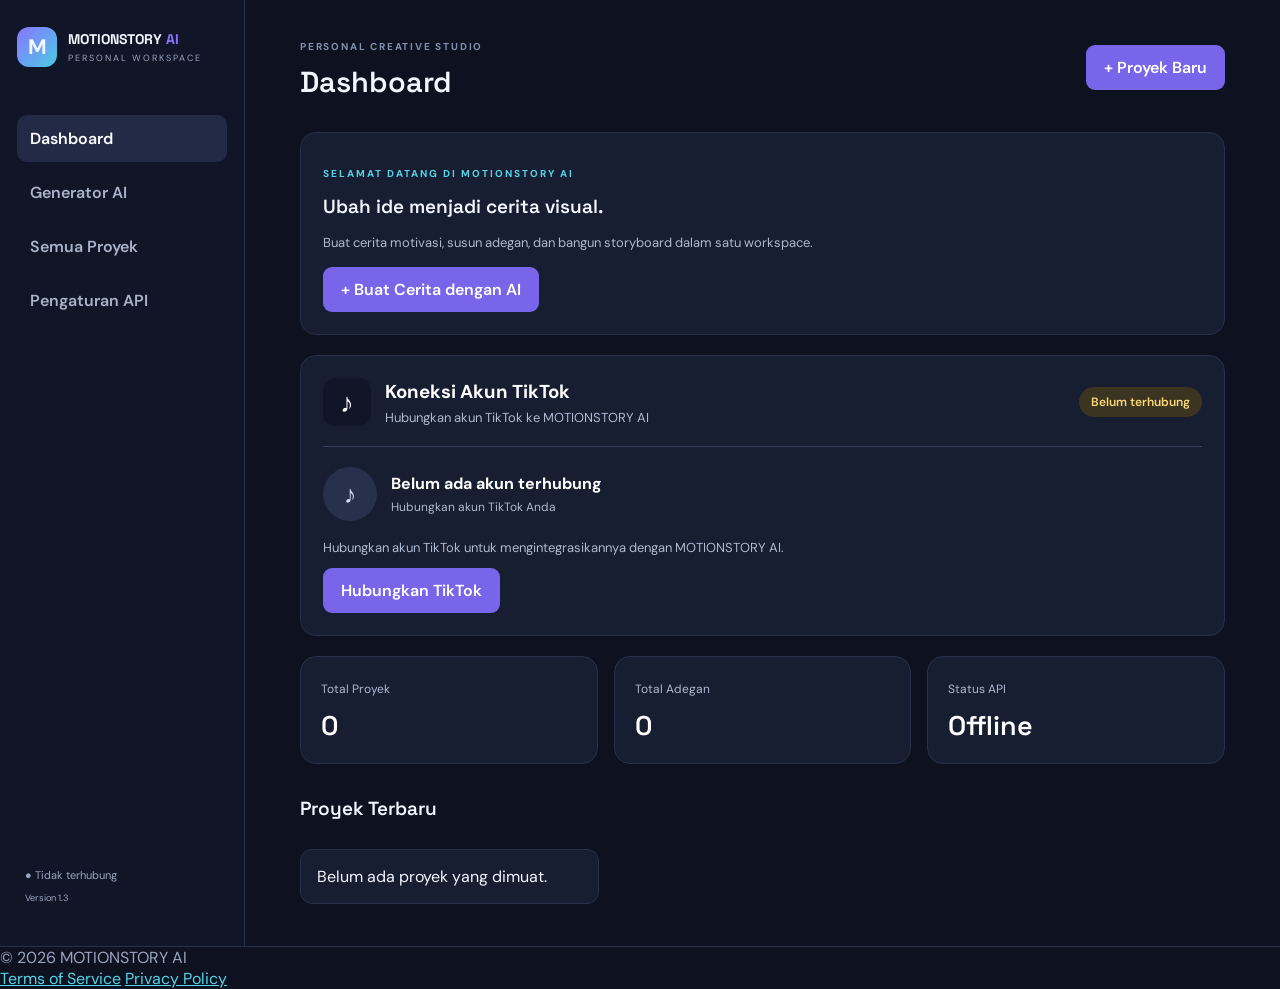
==== commit d4f67895: "Update app.js version in studio.html" ====
--- a/studio.html
+++ b/studio.html
@@ -459,6 +459,6 @@
     </div>
   </footer>
 
-  <script src="app.js?v=20261122-2"></script>
+  <script src="app.js?v=20261122-3"></script>
 </body>
 </html>
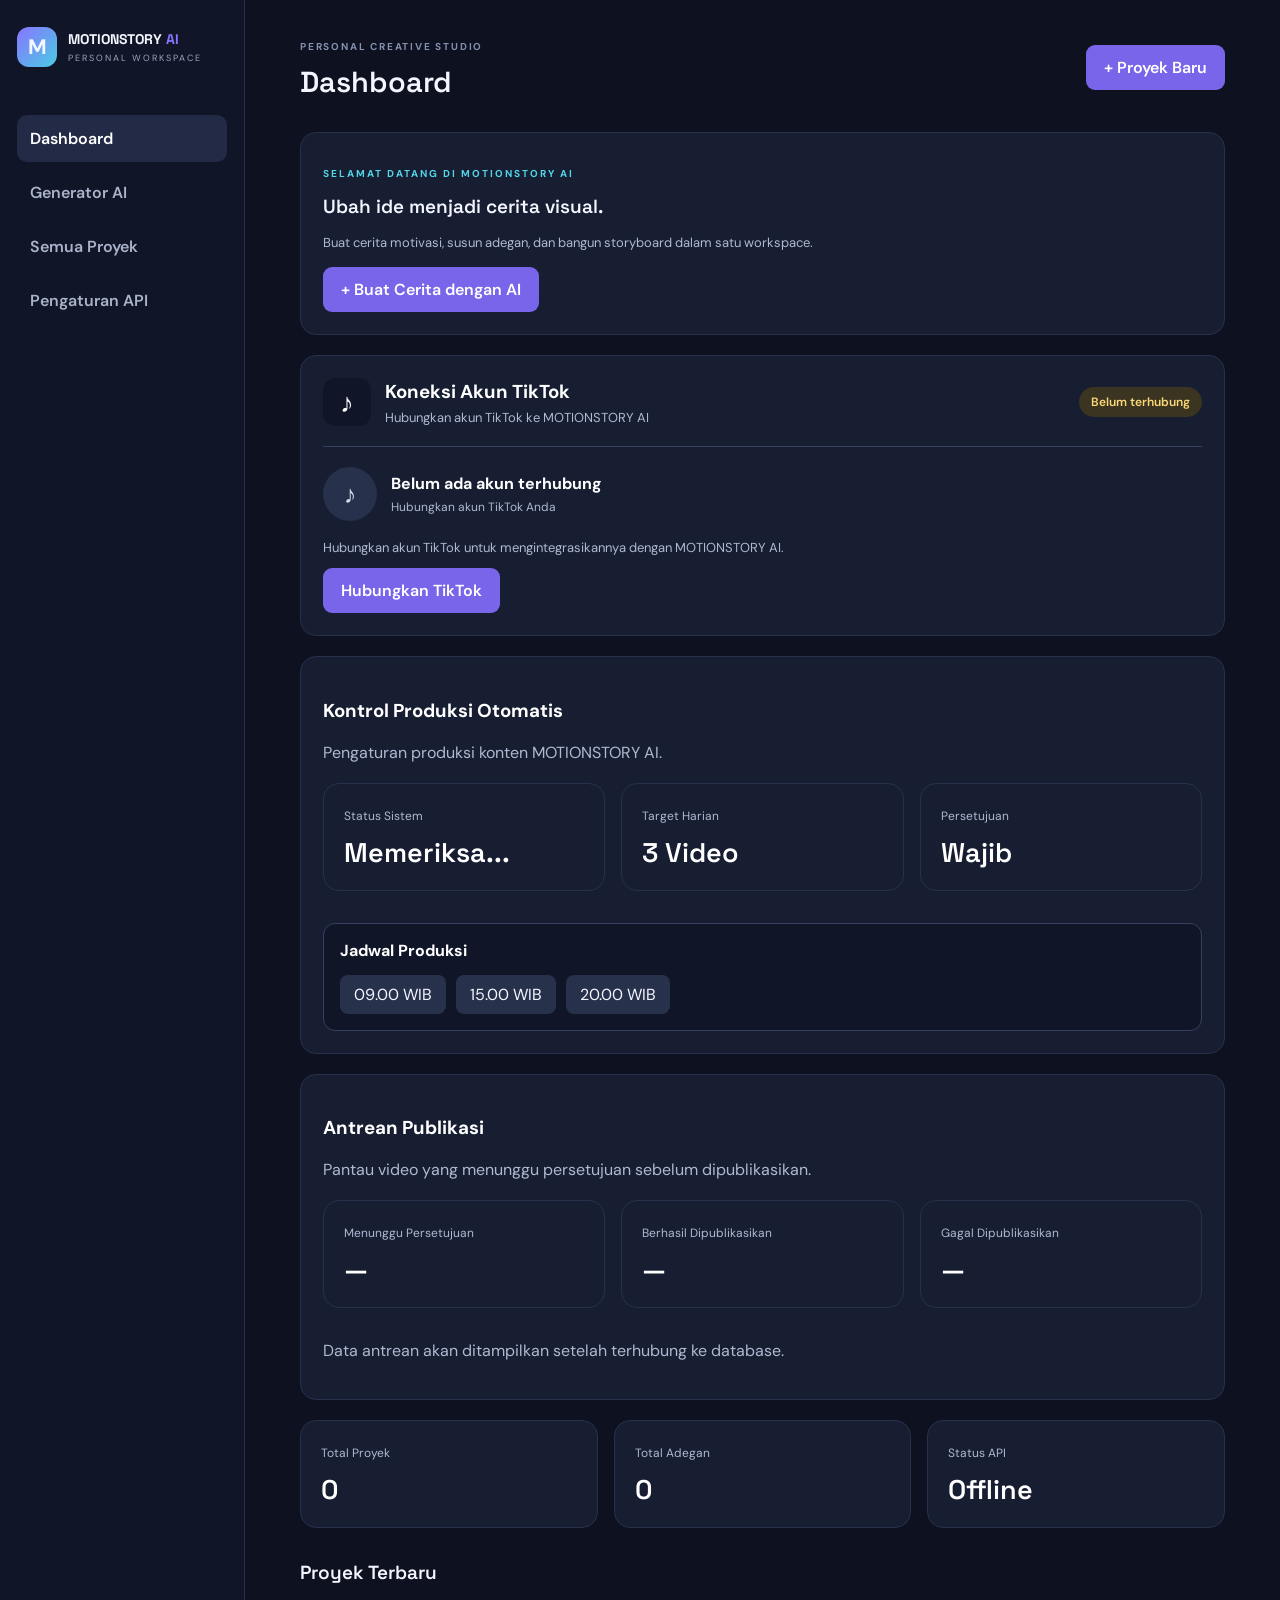
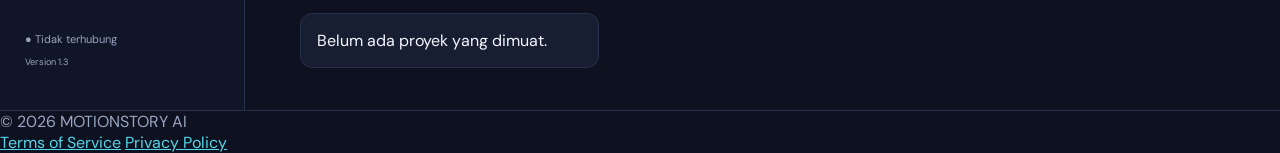
==== commit afb91882: "Update studio.html" ====
--- a/studio.html
+++ b/studio.html
@@ -331,6 +331,105 @@
           </button>
 
         </div>
+          
+        <!-- AUTOMATION CONTROL -->
+        <div class="tiktok-card" id="automationDashboard">
+
+          <h3>Kontrol Produksi Otomatis</h3>
+
+          <p>
+            Pengaturan produksi konten MOTIONSTORY AI.
+          </p>
+
+          <div class="stats">
+
+            <div class="stat-card">
+              <span>Status Sistem</span>
+              <strong id="autoSystemStatus">Memeriksa...</strong>
+            </div>
+
+            <div class="stat-card">
+              <span>Target Harian</span>
+              <strong id="autoDailyTarget">3 Video</strong>
+            </div>
+
+            <div class="stat-card">
+              <span>Persetujuan</span>
+              <strong id="autoApprovalStatus">Wajib</strong>
+            </div>
+
+          </div>
+
+          <div style="
+            background:#101628;
+            border:1px solid #35415f;
+            border-radius:12px;
+            padding:16px;
+            margin-top:16px;
+          ">
+
+            <strong style="color:white">
+              Jadwal Produksi
+            </strong>
+
+            <div style="
+              display:flex;
+              gap:10px;
+              flex-wrap:wrap;
+              margin-top:14px;
+            ">
+
+              <span style="background:#28314b;padding:9px 14px;border-radius:8px">
+                09.00 WIB
+              </span>
+
+              <span style="background:#28314b;padding:9px 14px;border-radius:8px">
+                15.00 WIB
+              </span>
+
+              <span style="background:#28314b;padding:9px 14px;border-radius:8px">
+                20.00 WIB
+              </span>
+
+            </div>
+
+          </div>
+
+        </div>
+
+        <!-- PUBLICATION QUEUE -->
+        <div class="tiktok-card" id="publicationDashboard">
+
+          <h3>Antrean Publikasi</h3>
+
+          <p>
+            Pantau video yang menunggu persetujuan sebelum dipublikasikan.
+          </p>
+
+          <div class="stats">
+
+            <div class="stat-card">
+              <span>Menunggu Persetujuan</span>
+              <strong id="pendingApprovalCount">—</strong>
+            </div>
+
+            <div class="stat-card">
+              <span>Berhasil Dipublikasikan</span>
+              <strong id="publishedCount">—</strong>
+            </div>
+
+            <div class="stat-card">
+              <span>Gagal Dipublikasikan</span>
+              <strong id="failedPostCount">—</strong>
+            </div>
+
+          </div>
+
+          <div id="publicationQueueList" style="margin-top:18px">
+            <p>Data antrean akan ditampilkan setelah terhubung ke database.</p>
+          </div>
+
+        </div>
 
         <div class="stats">
           <div class="stat-card">
